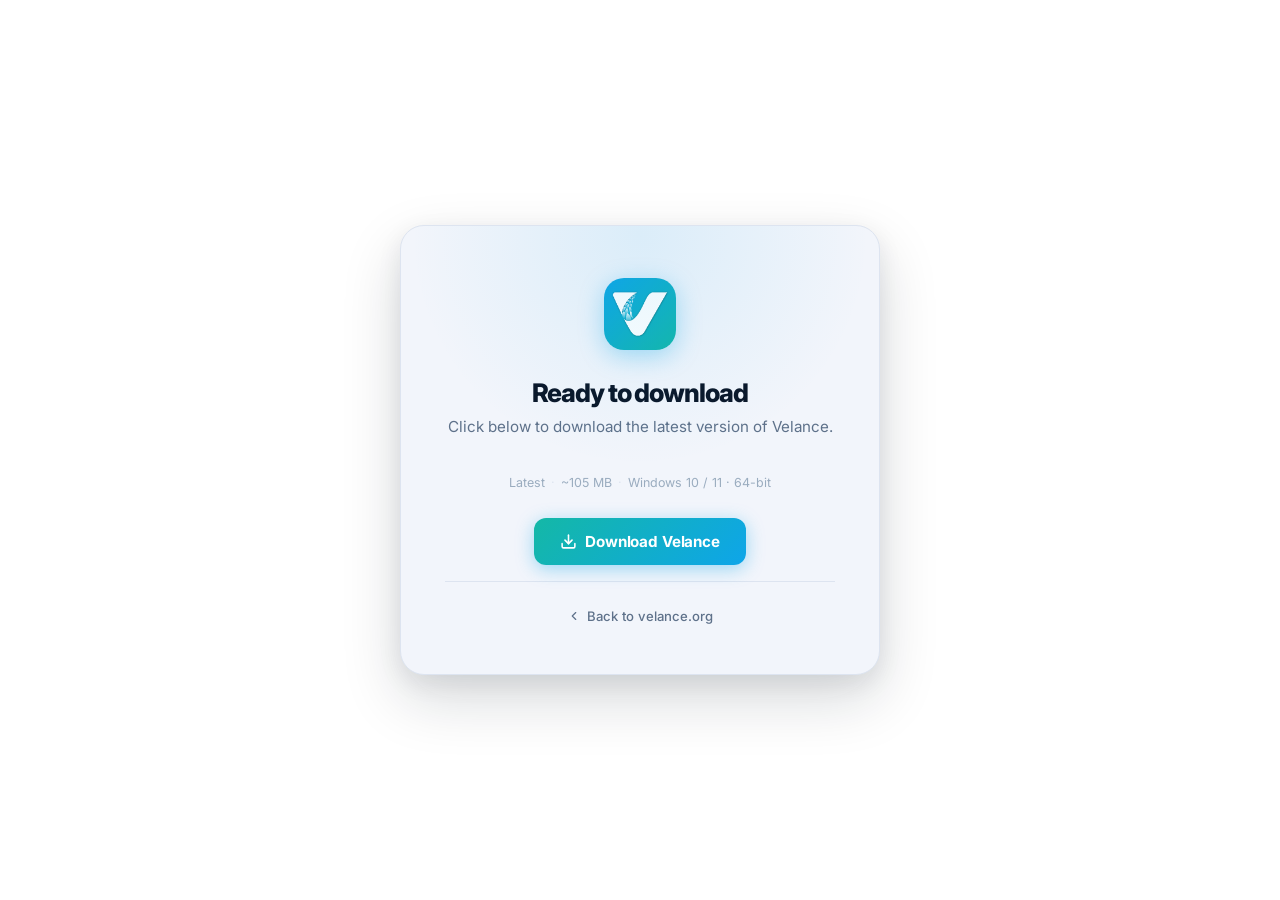
==== downloading.html @ 318c3cc1 "Add /downloading page with auto-download + manual fallback link - downloading.html: fetches latest r" ====
<!DOCTYPE html>
<html lang="en" data-theme="light">
<head>
  <meta charset="UTF-8" />
  <meta name="viewport" content="width=device-width, initial-scale=1.0" />
  <title>Downloading Velance…</title>
  <link rel="icon" type="image/png" href="/assets/logo.png" />
  <link rel="preconnect" href="https://fonts.googleapis.com" />
  <link rel="preconnect" href="https://fonts.gstatic.com" crossorigin />
  <link href="https://fonts.googleapis.com/css2?family=Inter:wght@400;500;600;700;800&display=swap" rel="stylesheet" />
  <style>
    *, *::before, *::after { box-sizing: border-box; margin: 0; padding: 0; }
    html { font-size: 16px; }

    :root {
      --bg:        #ffffff;
      --bg-2:      #f7f9fc;
      --bg-card:   #f2f5fb;
      --text:      #0a1628;
      --text-2:    #1e2d45;
      --text-muted:#5e718a;
      --text-faint:#9aacbf;
      --border:    #dde4f0;
      --teal:  #14b8a6;
      --sky:   #0ea5e9;
      --grad:  linear-gradient(135deg, #14b8a6 0%, #0ea5e9 100%);
      --sh-lg: 0 12px 40px rgba(10,22,40,.12), 0 4px 16px rgba(10,22,40,.06);
      --sh-xl: 0 24px 60px rgba(10,22,40,.16), 0 8px 24px rgba(10,22,40,.08);
    }
    [data-theme="dark"] {
      --bg:        #060d18;
      --bg-2:      #0a1525;
      --bg-card:   #0d1b2e;
      --text:      #e8f0fa;
      --text-2:    #b8cce0;
      --text-muted:#5e7a96;
      --text-faint:#3a5570;
      --border:    #172840;
      --sh-lg: 0 12px 40px rgba(0,0,0,.5), 0 4px 16px rgba(0,0,0,.3);
      --sh-xl: 0 24px 60px rgba(0,0,0,.6), 0 8px 24px rgba(0,0,0,.4);
    }

    body {
      font-family: 'Inter', -apple-system, BlinkMacSystemFont, system-ui, sans-serif;
      background: var(--bg);
      color: var(--text);
      min-height: 100svh;
      display: flex;
      flex-direction: column;
      align-items: center;
      justify-content: center;
      padding: 24px;
      -webkit-font-smoothing: antialiased;
      transition: background .3s, color .3s;
    }

    /* Card */
    .dl-card {
      background: var(--bg-card);
      border: 1px solid var(--border);
      border-radius: 24px;
      padding: 52px 44px 44px;
      max-width: 480px;
      width: 100%;
      text-align: center;
      box-shadow: var(--sh-xl);
      position: relative;
      overflow: hidden;
    }
    .dl-card::before {
      content: '';
      position: absolute;
      width: 500px; height: 500px;
      top: -240px; left: 50%;
      transform: translateX(-50%);
      background: radial-gradient(circle, rgba(14,165,233,.1) 0%, transparent 65%);
      pointer-events: none;
    }

    /* Logo */
    .dl-logo {
      width: 72px; height: 72px;
      border-radius: 20px;
      margin: 0 auto 28px;
      box-shadow: 0 6px 24px rgba(14,165,233,.35);
      animation: float 4s ease-in-out infinite alternate;
      overflow: hidden;
    }
    .dl-logo img { width: 100%; height: 100%; display: block; }
    @keyframes float {
      from { transform: translateY(0); }
      to   { transform: translateY(-8px); }
    }

    /* Spinner ring */
    .dl-ring {
      width: 56px; height: 56px;
      margin: 0 auto 28px;
      display: none;
    }
    .dl-ring.active { display: block; }
    .dl-ring svg { animation: spin 1s linear infinite; }
    @keyframes spin { to { transform: rotate(360deg); } }

    .dl-status {
      font-size: 1.6rem;
      font-weight: 800;
      letter-spacing: -0.04em;
      color: var(--text);
      margin-bottom: 8px;
      line-height: 1.15;
    }
    .dl-subtitle {
      font-size: .95rem;
      color: var(--text-muted);
      margin-bottom: 36px;
      line-height: 1.6;
    }

    /* Progress bar */
    .dl-progress {
      height: 5px;
      background: var(--border);
      border-radius: 100px;
      overflow: hidden;
      margin-bottom: 36px;
      display: none;
    }
    .dl-progress.active { display: block; }
    .dl-progress-fill {
      height: 100%;
      border-radius: 100px;
      background: var(--grad);
      animation: indeterminate 1.6s ease-in-out infinite;
    }
    @keyframes indeterminate {
      0%   { transform: translateX(-100%) scaleX(.4); }
      50%  { transform: translateX(0%)    scaleX(.6); }
      100% { transform: translateX(200%)  scaleX(.4); }
    }

    /* Manual download button */
    .dl-btn {
      display: inline-flex;
      align-items: center;
      justify-content: center;
      gap: 8px;
      padding: 14px 26px;
      border-radius: 12px;
      background: var(--grad);
      color: #fff;
      font-size: .95rem;
      font-weight: 700;
      letter-spacing: -0.01em;
      text-decoration: none;
      box-shadow: 0 4px 18px rgba(14,165,233,.38);
      transition: transform .15s, box-shadow .15s, opacity .15s;
      margin-bottom: 16px;
      opacity: 0;
      pointer-events: none;
      transition: opacity .4s ease, transform .15s, box-shadow .15s;
    }
    .dl-btn.ready {
      opacity: 1;
      pointer-events: auto;
    }
    .dl-btn:hover { transform: translateY(-2px); box-shadow: 0 8px 28px rgba(14,165,233,.48); }
    .dl-btn:active { transform: translateY(0); }
    .dl-btn svg { width: 17px; height: 17px; flex-shrink: 0; }

    .dl-hint {
      font-size: .78rem;
      color: var(--text-faint);
      margin-bottom: 32px;
      opacity: 0;
      transition: opacity .4s ease;
    }
    .dl-hint.ready { opacity: 1; }

    /* Meta info */
    .dl-meta {
      display: flex;
      align-items: center;
      justify-content: center;
      gap: 6px;
      font-size: .78rem;
      color: var(--text-faint);
      margin-bottom: 28px;
    }
    .dl-meta-sep { color: var(--border); }

    /* Divider */
    .dl-divider {
      height: 1px;
      background: var(--border);
      margin: 0 0 20px;
    }

    /* Back link */
    .dl-back {
      display: inline-flex;
      align-items: center;
      gap: 6px;
      font-size: .82rem;
      font-weight: 500;
      color: var(--text-muted);
      text-decoration: none;
      padding: 6px 12px;
      border-radius: 8px;
      transition: color .15s, background .15s;
    }
    .dl-back:hover { color: var(--text); background: var(--bg-2); }
    .dl-back svg { width: 14px; height: 14px; }

    /* Success check */
    .dl-check {
      display: none;
      width: 52px; height: 52px;
      border-radius: 50%;
      background: rgba(20,184,166,.1);
      border: 2px solid rgba(20,184,166,.25);
      align-items: center;
      justify-content: center;
      margin: 0 auto 24px;
      animation: pop .35s cubic-bezier(.4,0,.2,1);
    }
    .dl-check.visible { display: flex; }
    .dl-check svg { width: 24px; height: 24px; color: var(--teal); }
    @keyframes pop {
      from { transform: scale(.6); opacity: 0; }
      to   { transform: scale(1);  opacity: 1; }
    }

    @media (max-width: 520px) {
      .dl-card { padding: 40px 24px 32px; }
      .dl-status { font-size: 1.35rem; }
    }
  </style>
</head>
<body>

<div class="dl-card">

  <!-- Logo (shown while loading) -->
  <div class="dl-logo" id="dl-logo">
    <img src="/assets/logo.png" alt="Velance" />
  </div>

  <!-- Success check (shown after download starts) -->
  <div class="dl-check" id="dl-check">
    <svg xmlns="http://www.w3.org/2000/svg" viewBox="0 0 24 24" fill="none" stroke="currentColor" stroke-width="2.5" stroke-linecap="round" stroke-linejoin="round"><polyline points="20 6 9 17 4 12"/></svg>
  </div>

  <!-- Progress bar -->
  <div class="dl-progress active" id="dl-progress">
    <div class="dl-progress-fill"></div>
  </div>

  <h1 class="dl-status" id="dl-status">Starting your download…</h1>
  <p class="dl-subtitle" id="dl-subtitle">Hang tight while we prepare your installer.</p>

  <!-- Meta info -->
  <p class="dl-meta">
    <span id="dl-version">Latest</span>
    <span class="dl-meta-sep">·</span>
    <span id="dl-size">~105 MB</span>
    <span class="dl-meta-sep">·</span>
    <span>Windows 10 / 11 · 64-bit</span>
  </p>

  <!-- Manual download button -->
  <a id="dl-btn" class="dl-btn" href="#" download>
    <svg xmlns="http://www.w3.org/2000/svg" viewBox="0 0 24 24" fill="none" stroke="currentColor" stroke-width="2.2" stroke-linecap="round" stroke-linejoin="round"><path d="M21 15v4a2 2 0 0 1-2 2H5a2 2 0 0 1-2-2v-4"/><polyline points="7 10 12 15 17 10"/><line x1="12" y1="15" x2="12" y2="3"/></svg>
    Download Velance
  </a>
  <p class="dl-hint" id="dl-hint">Click above if your download didn't start automatically</p>

  <div class="dl-divider"></div>

  <a href="/" class="dl-back">
    <svg xmlns="http://www.w3.org/2000/svg" viewBox="0 0 24 24" fill="none" stroke="currentColor" stroke-width="2" stroke-linecap="round" stroke-linejoin="round"><polyline points="15 18 9 12 15 6"/></svg>
    Back to velance.org
  </a>

</div>

<script>
  // Apply saved theme
  const saved = localStorage.getItem('velance-theme');
  if (saved) document.documentElement.setAttribute('data-theme', saved);

  const GITHUB_API = 'https://api.github.com/repos/Dr-Grimm/velance-app/releases/latest';
  const FALLBACK   = 'https://github.com/Dr-Grimm/velance-app/releases/latest';

  const statusEl   = document.getElementById('dl-status');
  const subtitleEl = document.getElementById('dl-subtitle');
  const versionEl  = document.getElementById('dl-version');
  const sizeEl     = document.getElementById('dl-size');
  const btnEl      = document.getElementById('dl-btn');
  const hintEl     = document.getElementById('dl-hint');
  const progressEl = document.getElementById('dl-progress');
  const checkEl    = document.getElementById('dl-check');
  const logoEl     = document.getElementById('dl-logo');

  function showManual(url, label) {
    btnEl.href = url;
    if (label) btnEl.querySelector('svg').insertAdjacentText('afterend', ' ' + label);
    btnEl.classList.add('ready');
    hintEl.classList.add('ready');
  }

  function showSuccess(tag, sizeMb) {
    progressEl.classList.remove('active');
    logoEl.style.display = 'none';
    checkEl.classList.add('visible');
    statusEl.textContent = 'Download started!';
    subtitleEl.textContent = 'Check your browser\'s download bar to track progress.';
    if (tag) versionEl.textContent = tag;
    if (sizeMb) sizeEl.textContent = sizeMb + ' MB';
  }

  async function init() {
    try {
      const r = await fetch(GITHUB_API, {
        headers: { Accept: 'application/vnd.github+json' }
      });
      if (!r.ok) throw new Error('api');
      const data = await r.json();
      const asset = data.assets?.find(a => a.name.endsWith('.exe'));
      if (!asset?.browser_download_url) throw new Error('no-exe');

      const url   = asset.browser_download_url;
      const tag   = data.tag_name || '';
      const sizeMb = (asset.size / 1024 / 1024).toFixed(1);

      // Update meta
      if (tag)    versionEl.textContent = tag;
      if (sizeMb) sizeEl.textContent = sizeMb + ' MB';

      // Wire up manual button
      btnEl.href = url;
      btnEl.setAttribute('download', asset.name);

      // Trigger auto-download
      const a = document.createElement('a');
      a.href = url;
      a.download = asset.name;
      a.style.display = 'none';
      document.body.appendChild(a);
      a.click();
      a.remove();

      // Show success after short delay
      setTimeout(() => showSuccess(tag, sizeMb), 1800);

      // Show manual button after 3s as fallback
      setTimeout(() => showManual(url), 3000);

    } catch {
      // Fallback: can't reach API — show manual button pointing to releases page
      progressEl.classList.remove('active');
      statusEl.textContent = 'Ready to download';
      subtitleEl.textContent = 'Click below to download the latest version of Velance.';
      btnEl.href = FALLBACK;
      btnEl.removeAttribute('download');
      btnEl.classList.add('ready');
      hintEl.style.display = 'none';
    }
  }

  init();
</script>
</body>
</html>
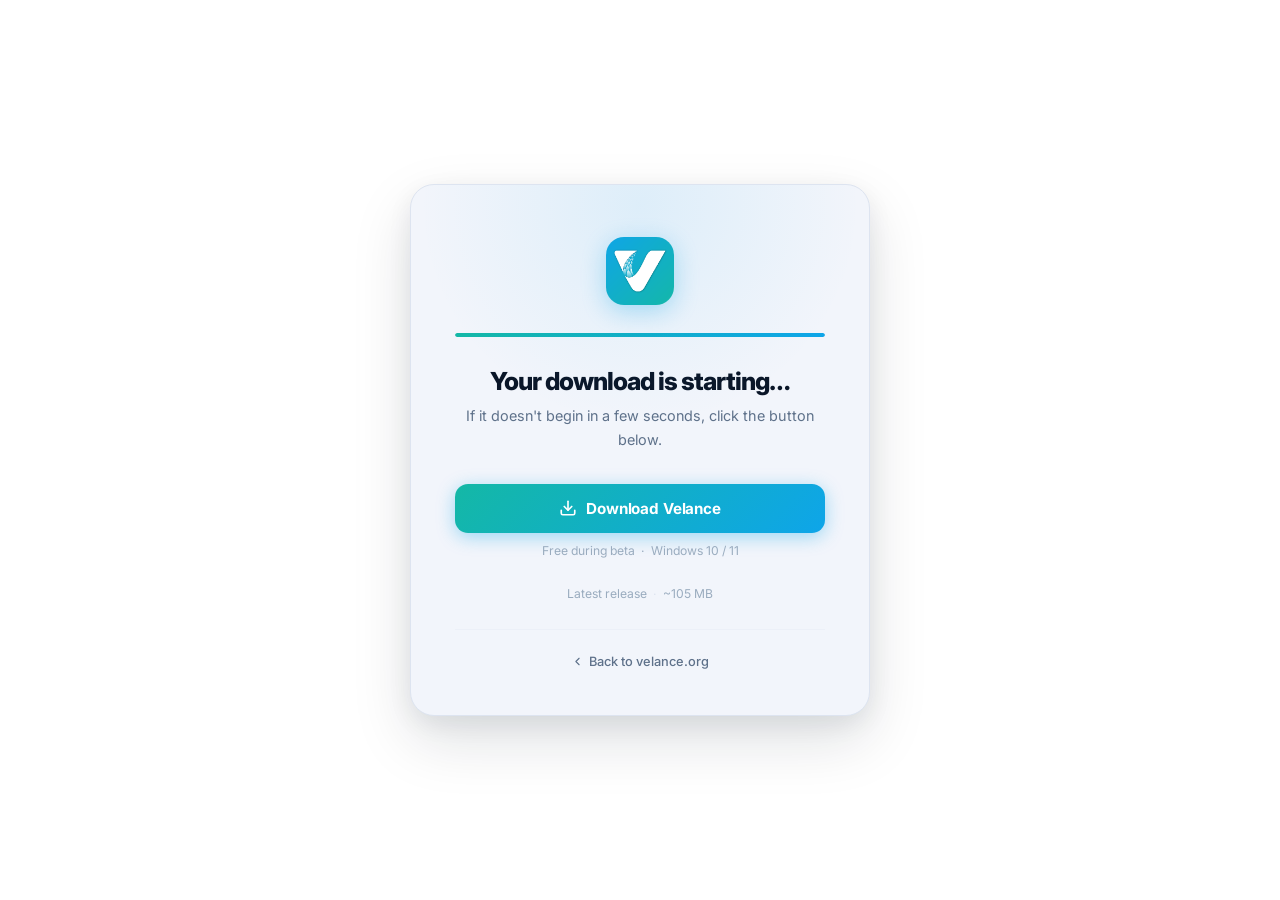
==== commit 35c88c43: "Fix auto-download: use hidden iframe to /download instead of blocked a.click()" ====
--- a/downloading.html
+++ b/downloading.html
@@ -10,38 +10,33 @@
   <link href="https://fonts.googleapis.com/css2?family=Inter:wght@400;500;600;700;800&display=swap" rel="stylesheet" />
   <style>
     *, *::before, *::after { box-sizing: border-box; margin: 0; padding: 0; }
-    html { font-size: 16px; }
 
     :root {
       --bg:        #ffffff;
-      --bg-2:      #f7f9fc;
       --bg-card:   #f2f5fb;
+      --bg-card-h: #e8edf8;
       --text:      #0a1628;
-      --text-2:    #1e2d45;
       --text-muted:#5e718a;
       --text-faint:#9aacbf;
       --border:    #dde4f0;
-      --teal:  #14b8a6;
-      --sky:   #0ea5e9;
-      --grad:  linear-gradient(135deg, #14b8a6 0%, #0ea5e9 100%);
-      --sh-lg: 0 12px 40px rgba(10,22,40,.12), 0 4px 16px rgba(10,22,40,.06);
-      --sh-xl: 0 24px 60px rgba(10,22,40,.16), 0 8px 24px rgba(10,22,40,.08);
+      --border-l:  #ecf0f8;
+      --teal: #14b8a6;
+      --sky:  #0ea5e9;
+      --grad: linear-gradient(135deg, #14b8a6 0%, #0ea5e9 100%);
     }
     [data-theme="dark"] {
       --bg:        #060d18;
-      --bg-2:      #0a1525;
       --bg-card:   #0d1b2e;
+      --bg-card-h: #12243d;
       --text:      #e8f0fa;
-      --text-2:    #b8cce0;
       --text-muted:#5e7a96;
       --text-faint:#3a5570;
       --border:    #172840;
-      --sh-lg: 0 12px 40px rgba(0,0,0,.5), 0 4px 16px rgba(0,0,0,.3);
-      --sh-xl: 0 24px 60px rgba(0,0,0,.6), 0 8px 24px rgba(0,0,0,.4);
+      --border-l:  #102035;
     }
 
     body {
-      font-family: 'Inter', -apple-system, BlinkMacSystemFont, system-ui, sans-serif;
+      font-family: 'Inter', system-ui, sans-serif;
       background: var(--bg);
       color: var(--text);
       min-height: 100svh;
@@ -54,99 +49,93 @@
       transition: background .3s, color .3s;
     }
 
-    /* Card */
-    .dl-card {
+    .card {
       background: var(--bg-card);
       border: 1px solid var(--border);
       border-radius: 24px;
-      padding: 52px 44px 44px;
-      max-width: 480px;
+      padding: 52px 44px 40px;
+      max-width: 460px;
       width: 100%;
       text-align: center;
-      box-shadow: var(--sh-xl);
+      box-shadow: 0 24px 60px rgba(10,22,40,.13), 0 8px 24px rgba(10,22,40,.07);
       position: relative;
       overflow: hidden;
     }
-    .dl-card::before {
+    [data-theme="dark"] .card {
+      box-shadow: 0 24px 60px rgba(0,0,0,.55), 0 8px 24px rgba(0,0,0,.38);
+    }
+    .card::before {
       content: '';
       position: absolute;
-      width: 500px; height: 500px;
-      top: -240px; left: 50%;
+      width: 480px; height: 480px;
+      top: -220px; left: 50%;
       transform: translateX(-50%);
-      background: radial-gradient(circle, rgba(14,165,233,.1) 0%, transparent 65%);
+      background: radial-gradient(circle, rgba(14,165,233,.09) 0%, transparent 65%);
       pointer-events: none;
     }
 
     /* Logo */
-    .dl-logo {
-      width: 72px; height: 72px;
-      border-radius: 20px;
+    .logo {
+      width: 68px; height: 68px;
+      border-radius: 18px;
       margin: 0 auto 28px;
-      box-shadow: 0 6px 24px rgba(14,165,233,.35);
+      overflow: hidden;
+      box-shadow: 0 6px 24px rgba(14,165,233,.32);
       animation: float 4s ease-in-out infinite alternate;
-      overflow: hidden;
-    }
-    .dl-logo img { width: 100%; height: 100%; display: block; }
+      position: relative;
+      z-index: 1;
+    }
+    .logo img { width: 100%; height: 100%; display: block; }
     @keyframes float {
       from { transform: translateY(0); }
-      to   { transform: translateY(-8px); }
-    }
-
-    /* Spinner ring */
-    .dl-ring {
-      width: 56px; height: 56px;
-      margin: 0 auto 28px;
-      display: none;
-    }
-    .dl-ring.active { display: block; }
-    .dl-ring svg { animation: spin 1s linear infinite; }
-    @keyframes spin { to { transform: rotate(360deg); } }
-
-    .dl-status {
-      font-size: 1.6rem;
+      to   { transform: translateY(-7px); }
+    }
+
+    /* Progress bar */
+    .progress {
+      height: 4px;
+      background: var(--border);
+      border-radius: 100px;
+      overflow: hidden;
+      margin-bottom: 30px;
+    }
+    .progress-fill {
+      height: 100%;
+      border-radius: 100px;
+      background: var(--grad);
+      animation: sweep 1.8s ease-in-out infinite;
+    }
+    @keyframes sweep {
+      0%   { transform: translateX(-100%) scaleX(.35); }
+      50%  { transform: translateX(30%)   scaleX(.55); }
+      100% { transform: translateX(220%)  scaleX(.35); }
+    }
+    .progress.done .progress-fill { animation: none; width: 100%; }
+
+    .status {
+      font-size: 1.55rem;
       font-weight: 800;
       letter-spacing: -0.04em;
       color: var(--text);
       margin-bottom: 8px;
       line-height: 1.15;
     }
-    .dl-subtitle {
-      font-size: .95rem;
+    .subtitle {
+      font-size: .9rem;
       color: var(--text-muted);
-      margin-bottom: 36px;
-      line-height: 1.6;
-    }
-
-    /* Progress bar */
-    .dl-progress {
-      height: 5px;
-      background: var(--border);
-      border-radius: 100px;
-      overflow: hidden;
-      margin-bottom: 36px;
-      display: none;
-    }
-    .dl-progress.active { display: block; }
-    .dl-progress-fill {
-      height: 100%;
-      border-radius: 100px;
-      background: var(--grad);
-      animation: indeterminate 1.6s ease-in-out infinite;
-    }
-    @keyframes indeterminate {
-      0%   { transform: translateX(-100%) scaleX(.4); }
-      50%  { transform: translateX(0%)    scaleX(.6); }
-      100% { transform: translateX(200%)  scaleX(.4); }
-    }
-
-    /* Manual download button */
+      margin-bottom: 32px;
+      line-height: 1.65;
+    }
+
+    /* Main download button */
     .dl-btn {
-      display: inline-flex;
+      display: flex;
       align-items: center;
       justify-content: center;
-      gap: 8px;
-      padding: 14px 26px;
-      border-radius: 12px;
+      gap: 9px;
+      width: 100%;
+      padding: 15px 24px;
+      border-radius: 13px;
       background: var(--grad);
       color: #fff;
       font-size: .95rem;
@@ -154,54 +143,41 @@
       letter-spacing: -0.01em;
       text-decoration: none;
       box-shadow: 0 4px 18px rgba(14,165,233,.38);
-      transition: transform .15s, box-shadow .15s, opacity .15s;
-      margin-bottom: 16px;
-      opacity: 0;
-      pointer-events: none;
-      transition: opacity .4s ease, transform .15s, box-shadow .15s;
-    }
-    .dl-btn.ready {
-      opacity: 1;
-      pointer-events: auto;
-    }
-    .dl-btn:hover { transform: translateY(-2px); box-shadow: 0 8px 28px rgba(14,165,233,.48); }
+      transition: transform .15s, box-shadow .15s;
+      margin-bottom: 10px;
+    }
+    .dl-btn:hover { transform: translateY(-2px); box-shadow: 0 8px 28px rgba(14,165,233,.5); }
     .dl-btn:active { transform: translateY(0); }
-    .dl-btn svg { width: 17px; height: 17px; flex-shrink: 0; }
-
-    .dl-hint {
-      font-size: .78rem;
+    .dl-btn svg { width: 18px; height: 18px; flex-shrink: 0; }
+
+    .hint {
+      font-size: .76rem;
       color: var(--text-faint);
-      margin-bottom: 32px;
-      opacity: 0;
-      transition: opacity .4s ease;
-    }
-    .dl-hint.ready { opacity: 1; }
-
-    /* Meta info */
-    .dl-meta {
+      margin-bottom: 28px;
+    }
+
+    .meta {
       display: flex;
       align-items: center;
       justify-content: center;
       gap: 6px;
-      font-size: .78rem;
+      font-size: .76rem;
       color: var(--text-faint);
       margin-bottom: 28px;
     }
-    .dl-meta-sep { color: var(--border); }
-
-    /* Divider */
-    .dl-divider {
-      height: 1px;
-      background: var(--border);
-      margin: 0 0 20px;
-    }
-
-    /* Back link */
-    .dl-back {
+    .meta-sep { color: var(--border); }
+
+    hr {
+      border: none;
+      border-top: 1px solid var(--border-l);
+      margin-bottom: 18px;
+    }
+
+    .back {
       display: inline-flex;
       align-items: center;
-      gap: 6px;
-      font-size: .82rem;
+      gap: 5px;
+      font-size: .8rem;
       font-weight: 500;
       color: var(--text-muted);
       text-decoration: none;
@@ -209,166 +185,94 @@
       border-radius: 8px;
       transition: color .15s, background .15s;
     }
-    .dl-back:hover { color: var(--text); background: var(--bg-2); }
-    .dl-back svg { width: 14px; height: 14px; }
-
-    /* Success check */
-    .dl-check {
-      display: none;
-      width: 52px; height: 52px;
-      border-radius: 50%;
-      background: rgba(20,184,166,.1);
-      border: 2px solid rgba(20,184,166,.25);
-      align-items: center;
-      justify-content: center;
-      margin: 0 auto 24px;
-      animation: pop .35s cubic-bezier(.4,0,.2,1);
-    }
-    .dl-check.visible { display: flex; }
-    .dl-check svg { width: 24px; height: 24px; color: var(--teal); }
-    @keyframes pop {
-      from { transform: scale(.6); opacity: 0; }
-      to   { transform: scale(1);  opacity: 1; }
-    }
-
-    @media (max-width: 520px) {
-      .dl-card { padding: 40px 24px 32px; }
-      .dl-status { font-size: 1.35rem; }
+    .back:hover { color: var(--text); background: var(--bg-card-h); }
+    .back svg { width: 13px; height: 13px; }
+
+    @media (max-width: 500px) {
+      .card { padding: 40px 22px 32px; }
+      .status { font-size: 1.3rem; }
     }
   </style>
 </head>
 <body>
 
-<div class="dl-card">
-
-  <!-- Logo (shown while loading) -->
-  <div class="dl-logo" id="dl-logo">
+<div class="card">
+  <div class="logo">
     <img src="/assets/logo.png" alt="Velance" />
   </div>
 
-  <!-- Success check (shown after download starts) -->
-  <div class="dl-check" id="dl-check">
-    <svg xmlns="http://www.w3.org/2000/svg" viewBox="0 0 24 24" fill="none" stroke="currentColor" stroke-width="2.5" stroke-linecap="round" stroke-linejoin="round"><polyline points="20 6 9 17 4 12"/></svg>
+  <div class="progress" id="progress">
+    <div class="progress-fill"></div>
   </div>
 
-  <!-- Progress bar -->
-  <div class="dl-progress active" id="dl-progress">
-    <div class="dl-progress-fill"></div>
-  </div>
-
-  <h1 class="dl-status" id="dl-status">Starting your download…</h1>
-  <p class="dl-subtitle" id="dl-subtitle">Hang tight while we prepare your installer.</p>
-
-  <!-- Meta info -->
-  <p class="dl-meta">
-    <span id="dl-version">Latest</span>
-    <span class="dl-meta-sep">·</span>
-    <span id="dl-size">~105 MB</span>
-    <span class="dl-meta-sep">·</span>
-    <span>Windows 10 / 11 · 64-bit</span>
+  <h1 class="status" id="status">Your download is starting…</h1>
+  <p class="subtitle" id="subtitle">
+    If it doesn't begin in a few seconds, click the button below.
   </p>
 
-  <!-- Manual download button -->
-  <a id="dl-btn" class="dl-btn" href="#" download>
-    <svg xmlns="http://www.w3.org/2000/svg" viewBox="0 0 24 24" fill="none" stroke="currentColor" stroke-width="2.2" stroke-linecap="round" stroke-linejoin="round"><path d="M21 15v4a2 2 0 0 1-2 2H5a2 2 0 0 1-2-2v-4"/><polyline points="7 10 12 15 17 10"/><line x1="12" y1="15" x2="12" y2="3"/></svg>
+  <a href="/download" class="dl-btn" id="dl-btn">
+    <svg xmlns="http://www.w3.org/2000/svg" viewBox="0 0 24 24" fill="none"
+         stroke="currentColor" stroke-width="2.2" stroke-linecap="round" stroke-linejoin="round">
+      <path d="M21 15v4a2 2 0 0 1-2 2H5a2 2 0 0 1-2-2v-4"/>
+      <polyline points="7 10 12 15 17 10"/>
+      <line x1="12" y1="15" x2="12" y2="3"/>
+    </svg>
     Download Velance
   </a>
-  <p class="dl-hint" id="dl-hint">Click above if your download didn't start automatically</p>
-
-  <div class="dl-divider"></div>
-
-  <a href="/" class="dl-back">
-    <svg xmlns="http://www.w3.org/2000/svg" viewBox="0 0 24 24" fill="none" stroke="currentColor" stroke-width="2" stroke-linecap="round" stroke-linejoin="round"><polyline points="15 18 9 12 15 6"/></svg>
+  <p class="hint">Free during beta &nbsp;·&nbsp; Windows 10 / 11</p>
+
+  <p class="meta">
+    <span id="meta-version">Latest release</span>
+    <span class="meta-sep">·</span>
+    <span id="meta-size">~105 MB</span>
+  </p>
+
+  <hr />
+
+  <a href="/" class="back">
+    <svg xmlns="http://www.w3.org/2000/svg" viewBox="0 0 24 24" fill="none"
+         stroke="currentColor" stroke-width="2" stroke-linecap="round" stroke-linejoin="round">
+      <polyline points="15 18 9 12 15 6"/>
+    </svg>
     Back to velance.org
   </a>
-
 </div>
+
+<!-- Hidden iframe — triggers the Cloudflare worker which redirects to the .exe.
+     Binary response with Content-Disposition:attachment starts the download
+     without navigating away or requiring a user gesture. -->
+<iframe id="dl-frame" src="/download" style="display:none;width:0;height:0;border:0"></iframe>
 
 <script>
   // Apply saved theme
-  const saved = localStorage.getItem('velance-theme');
-  if (saved) document.documentElement.setAttribute('data-theme', saved);
-
-  const GITHUB_API = 'https://api.github.com/repos/Dr-Grimm/velance-app/releases/latest';
-  const FALLBACK   = 'https://github.com/Dr-Grimm/velance-app/releases/latest';
-
-  const statusEl   = document.getElementById('dl-status');
-  const subtitleEl = document.getElementById('dl-subtitle');
-  const versionEl  = document.getElementById('dl-version');
-  const sizeEl     = document.getElementById('dl-size');
-  const btnEl      = document.getElementById('dl-btn');
-  const hintEl     = document.getElementById('dl-hint');
-  const progressEl = document.getElementById('dl-progress');
-  const checkEl    = document.getElementById('dl-check');
-  const logoEl     = document.getElementById('dl-logo');
-
-  function showManual(url, label) {
-    btnEl.href = url;
-    if (label) btnEl.querySelector('svg').insertAdjacentText('afterend', ' ' + label);
-    btnEl.classList.add('ready');
-    hintEl.classList.add('ready');
-  }
-
-  function showSuccess(tag, sizeMb) {
-    progressEl.classList.remove('active');
-    logoEl.style.display = 'none';
-    checkEl.classList.add('visible');
-    statusEl.textContent = 'Download started!';
-    subtitleEl.textContent = 'Check your browser\'s download bar to track progress.';
-    if (tag) versionEl.textContent = tag;
-    if (sizeMb) sizeEl.textContent = sizeMb + ' MB';
-  }
-
-  async function init() {
-    try {
-      const r = await fetch(GITHUB_API, {
-        headers: { Accept: 'application/vnd.github+json' }
-      });
-      if (!r.ok) throw new Error('api');
-      const data = await r.json();
-      const asset = data.assets?.find(a => a.name.endsWith('.exe'));
-      if (!asset?.browser_download_url) throw new Error('no-exe');
-
-      const url   = asset.browser_download_url;
-      const tag   = data.tag_name || '';
-      const sizeMb = (asset.size / 1024 / 1024).toFixed(1);
-
-      // Update meta
-      if (tag)    versionEl.textContent = tag;
-      if (sizeMb) sizeEl.textContent = sizeMb + ' MB';
-
-      // Wire up manual button
-      btnEl.href = url;
-      btnEl.setAttribute('download', asset.name);
-
-      // Trigger auto-download
-      const a = document.createElement('a');
-      a.href = url;
-      a.download = asset.name;
-      a.style.display = 'none';
-      document.body.appendChild(a);
-      a.click();
-      a.remove();
-
-      // Show success after short delay
-      setTimeout(() => showSuccess(tag, sizeMb), 1800);
-
-      // Show manual button after 3s as fallback
-      setTimeout(() => showManual(url), 3000);
-
-    } catch {
-      // Fallback: can't reach API — show manual button pointing to releases page
-      progressEl.classList.remove('active');
-      statusEl.textContent = 'Ready to download';
-      subtitleEl.textContent = 'Click below to download the latest version of Velance.';
-      btnEl.href = FALLBACK;
-      btnEl.removeAttribute('download');
-      btnEl.classList.add('ready');
-      hintEl.style.display = 'none';
-    }
-  }
-
-  init();
+  const t = localStorage.getItem('velance-theme');
+  if (t) document.documentElement.setAttribute('data-theme', t);
+
+  const statusEl  = document.getElementById('status');
+  const subEl     = document.getElementById('subtitle');
+  const progressEl= document.getElementById('progress');
+  const verEl     = document.getElementById('meta-version');
+  const sizeEl    = document.getElementById('meta-size');
+
+  // Update version display from GitHub API (best-effort, no auth needed for rate display)
+  fetch('https://api.github.com/repos/Dr-Grimm/velance-app/releases/latest', {
+    headers: { Accept: 'application/vnd.github+json' }
+  })
+  .then(r => r.ok ? r.json() : null)
+  .then(data => {
+    if (!data) return;
+    const asset = data.assets?.find(a => a.name.endsWith('.exe'));
+    if (data.tag_name) verEl.textContent = data.tag_name;
+    if (asset?.size)   sizeEl.textContent = (asset.size / 1024 / 1024).toFixed(1) + ' MB';
+  })
+  .catch(() => {});
+
+  // After 3 seconds, show "download started" confirmation
+  setTimeout(() => {
+    progressEl.classList.add('done');
+    statusEl.textContent  = 'Download started!';
+    subEl.textContent     = 'Check your browser\'s download bar. Run the installer once it\'s done.';
+  }, 3000);
 </script>
 </body>
 </html>
